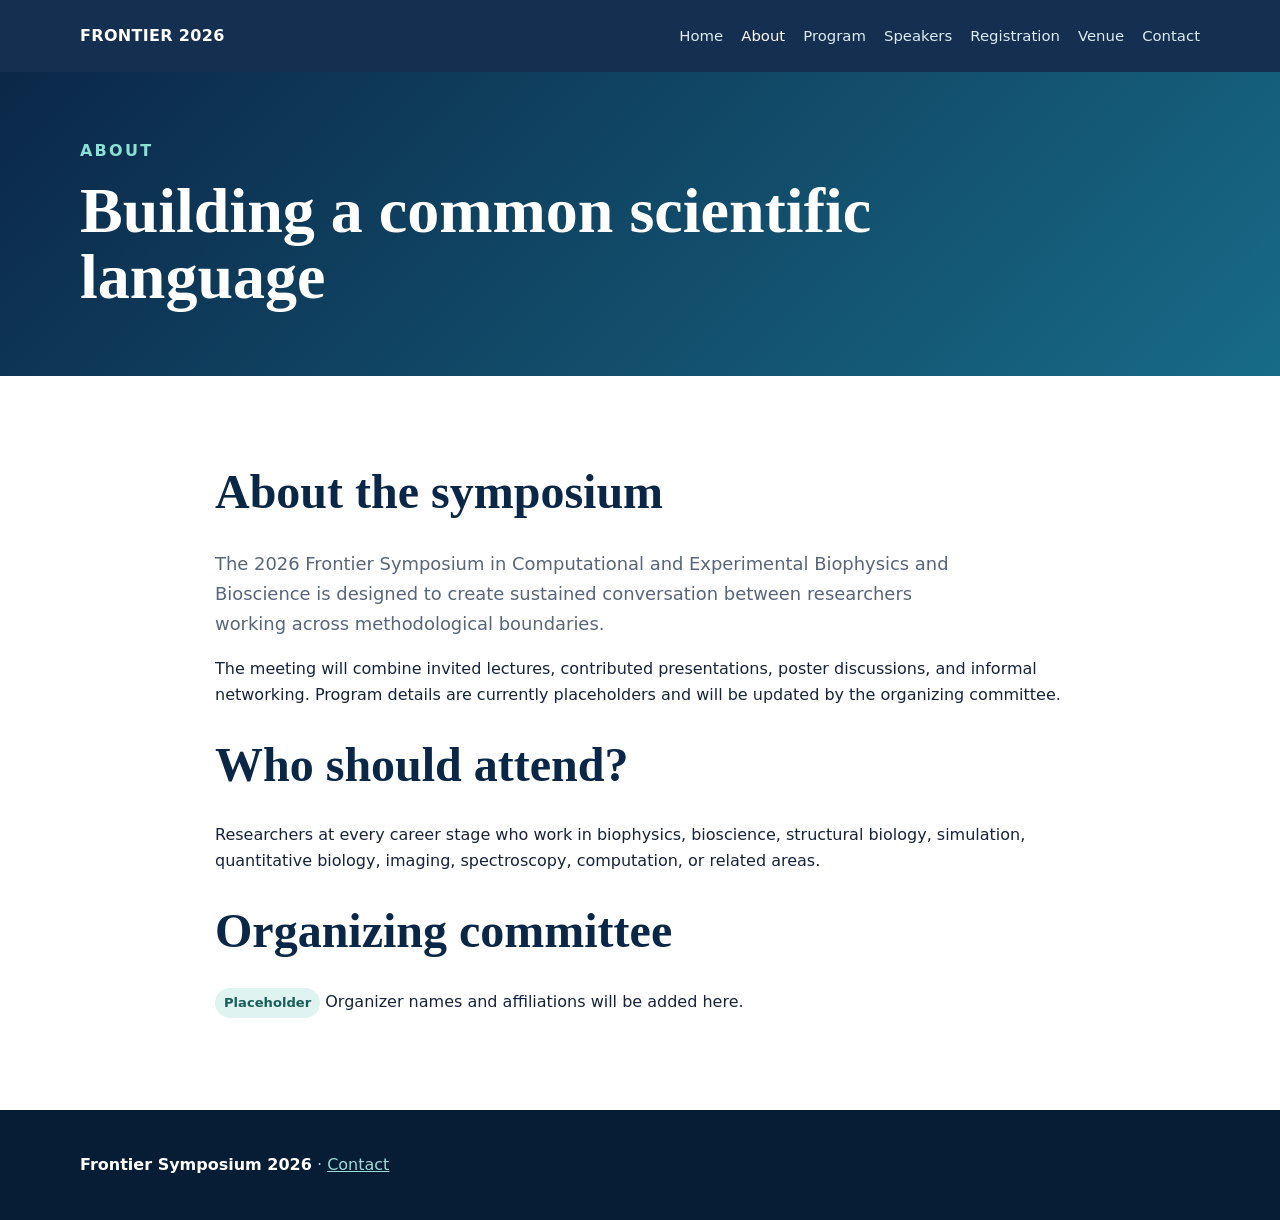
==== about.html @ 1cf451b7 "Build initial symposium website" ====
<!doctype html><html lang="en"><head><meta charset="utf-8"><meta name="viewport" content="width=device-width,initial-scale=1"><title>About | Frontier Symposium 2026</title><link rel="stylesheet" href="style.css"></head><body><header class="site-header"><div class="wrap nav"><a class="brand" href="index.html">FRONTIER 2026</a><nav class="nav-links"><a href="index.html">Home</a><a aria-current="page" href="about.html">About</a><a href="program.html">Program</a><a href="speakers.html">Speakers</a><a href="registration.html">Registration</a><a href="venue.html">Venue</a><a href="contact.html">Contact</a></nav></div></header><main><section class="page-hero"><div class="wrap"><p class="eyebrow">About</p><h1>Building a common scientific language</h1></div></section><section class="section"><div class="wrap content"><h2>About the symposium</h2><p class="lead">The 2026 Frontier Symposium in Computational and Experimental Biophysics and Bioscience is designed to create sustained conversation between researchers working across methodological boundaries.</p><p>The meeting will combine invited lectures, contributed presentations, poster discussions, and informal networking. Program details are currently placeholders and will be updated by the organizing committee.</p><h2>Who should attend?</h2><p>Researchers at every career stage who work in biophysics, bioscience, structural biology, simulation, quantitative biology, imaging, spectroscopy, computation, or related areas.</p><h2>Organizing committee</h2><p><span class="tag">Placeholder</span> Organizer names and affiliations will be added here.</p></div></section></main><footer class="site-footer"><div class="wrap"><strong>Frontier Symposium 2026</strong> · <a href="contact.html">Contact</a></div></footer></body></html>
---- style.css ----
:root{--ink:#17233c;--muted:#58657a;--navy:#0b2748;--blue:#176b87;--teal:#2aa198;--cream:#f7f4ec;--white:#fff;--line:#dce3e8;--shadow:0 18px 50px rgba(11,39,72,.12)}*{box-sizing:border-box}html{scroll-behavior:smooth}body{margin:0;color:var(--ink);background:var(--white);font-family:Inter,ui-sans-serif,system-ui,-apple-system,BlinkMacSystemFont,"Segoe UI",sans-serif;line-height:1.65}a{color:var(--blue)}img{max-width:100%}.wrap{width:min(1120px,calc(100% - 40px));margin:0 auto}.site-header{position:sticky;top:0;z-index:20;color:var(--white);background:rgba(11,39,72,.96);backdrop-filter:blur(12px)}.nav{min-height:72px;display:flex;align-items:center;justify-content:space-between;gap:24px}.brand{color:var(--white);font-weight:800;text-decoration:none;letter-spacing:.02em}.nav-links{display:flex;flex-wrap:wrap;gap:18px}.nav-links a{color:#dcecf2;text-decoration:none;font-size:.93rem}.nav-links a:hover,.nav-links a[aria-current=page]{color:var(--white)}.hero{color:var(--white);background:radial-gradient(circle at 82% 18%,rgba(42,161,152,.42),transparent 28%),linear-gradient(135deg,#071c35 0%,#0f4968 70%,#167c88 100%);padding:96px 0 88px}.eyebrow{margin:0 0 14px;color:#8de0d4;font-weight:800;letter-spacing:.14em;text-transform:uppercase}h1{max-width:940px;margin:0;font-family:Georgia,serif;font-size:clamp(2.4rem,6vw,5.1rem);line-height:1.03}.hero-copy{max-width:760px;margin:26px 0 34px;color:#e1edf1;font-size:1.18rem}.button{display:inline-block;padding:13px 21px;border-radius:999px;color:var(--navy);background:var(--white);font-weight:800;text-decoration:none}.button.alt{margin-left:10px;color:var(--white);background:transparent;border:1px solid rgba(255,255,255,.5)}.notice{padding:14px 0;color:#46370a;background:#fff1b8;text-align:center;font-weight:700}.section{padding:76px 0}.section.tint{background:var(--cream)}.section h2,.page-hero h1{font-family:Georgia,serif}.section h2{margin:0 0 18px;color:var(--navy);font-size:clamp(2rem,4vw,3rem)}.lead{max-width:760px;color:var(--muted);font-size:1.12rem}.grid{display:grid;grid-template-columns:repeat(3,1fr);gap:24px;margin-top:34px}.card{padding:26px;background:var(--white);border:1px solid var(--line);border-radius:16px;box-shadow:var(--shadow)}.card h3{margin-top:0;color:var(--navy)}.fact strong{display:block;color:var(--teal);font-size:.82rem;letter-spacing:.1em;text-transform:uppercase}.page-hero{padding:66px 0;color:var(--white);background:linear-gradient(135deg,var(--navy),var(--blue))}.page-hero h1{font-size:clamp(2.4rem,5vw,4.4rem)}.content{max-width:850px}.schedule{border-left:3px solid var(--teal);padding-left:24px}.schedule article{margin-bottom:30px}.schedule time{color:var(--blue);font-weight:800}.tag{display:inline-block;padding:4px 9px;border-radius:999px;background:#dff3f0;color:#185e59;font-size:.82rem;font-weight:700}.site-footer{padding:42px 0;color:#b9cad8;background:#071c35}.site-footer strong{color:var(--white)}.site-footer a{color:#9edbd6}@media(max-width:800px){.nav{align-items:flex-start;flex-direction:column;padding:16px 0}.grid{grid-template-columns:1fr}.hero{padding-top:62px}.button.alt{margin:10px 0 0}}
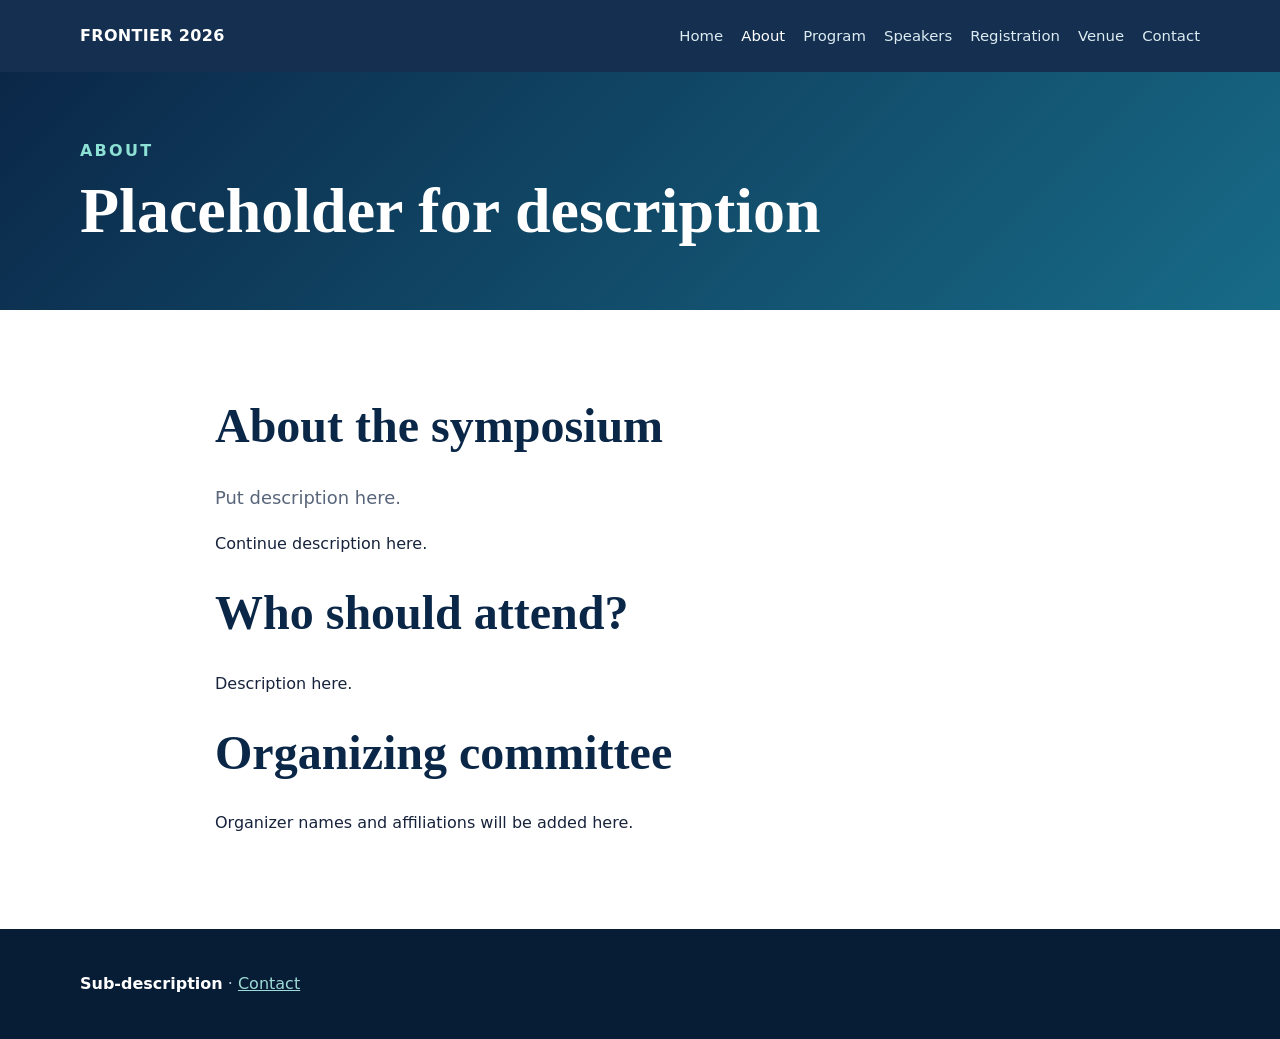
==== commit dd4ea475: "edited about" ====
--- a/about.html
+++ b/about.html
@@ -1 +1,59 @@
-<!doctype html><html lang="en"><head><meta charset="utf-8"><meta name="viewport" content="width=device-width,initial-scale=1"><title>About | Frontier Symposium 2026</title><link rel="stylesheet" href="style.css"></head><body><header class="site-header"><div class="wrap nav"><a class="brand" href="index.html">FRONTIER 2026</a><nav class="nav-links"><a href="index.html">Home</a><a aria-current="page" href="about.html">About</a><a href="program.html">Program</a><a href="speakers.html">Speakers</a><a href="registration.html">Registration</a><a href="venue.html">Venue</a><a href="contact.html">Contact</a></nav></div></header><main><section class="page-hero"><div class="wrap"><p class="eyebrow">About</p><h1>Building a common scientific language</h1></div></section><section class="section"><div class="wrap content"><h2>About the symposium</h2><p class="lead">The 2026 Frontier Symposium in Computational and Experimental Biophysics and Bioscience is designed to create sustained conversation between researchers working across methodological boundaries.</p><p>The meeting will combine invited lectures, contributed presentations, poster discussions, and informal networking. Program details are currently placeholders and will be updated by the organizing committee.</p><h2>Who should attend?</h2><p>Researchers at every career stage who work in biophysics, bioscience, structural biology, simulation, quantitative biology, imaging, spectroscopy, computation, or related areas.</p><h2>Organizing committee</h2><p><span class="tag">Placeholder</span> Organizer names and affiliations will be added here.</p></div></section></main><footer class="site-footer"><div class="wrap"><strong>Frontier Symposium 2026</strong> · <a href="contact.html">Contact</a></div></footer></body></html>+<!doctype html>
+<html lang="en">
+	<head>
+		<meta charset="utf-8">
+		<meta name="viewport" content="width=device-width,initial-scale=1">
+
+		<title>About | Frontier Symposium 2026</title>
+
+		<link rel="stylesheet" href="style.css">
+	</head>
+
+	<body>
+		<header class="site-header">
+			<div class="wrap nav">
+				<a class="brand" href="index.html">FRONTIER 2026</a>
+				<nav class="nav-links">
+					<a href="index.html">Home</a>
+					<a aria-current="page" href="about.html">About</a>
+					<a href="program.html">Program</a>
+					<a href="speakers.html">Speakers</a>
+					<a href="registration.html">Registration</a>
+					<a href="venue.html">Venue</a><a href="contact.html">Contact</a>
+				</nav>
+			</div>
+
+		</header>
+
+		<main>
+			<section class="page-hero">
+				<div class="wrap">
+					<p class="eyebrow">About</p>
+					<h1>Placeholder for description</h1>
+				</div>
+			</section>
+			<section class="section">
+				<div class="wrap content">
+
+					<h2>About the symposium</h2>
+					<p class="lead">Put description here.</p>
+					<p>Continue description here.</p>
+
+					<h2>Who should attend?</h2>
+					<p>Description here.</p>
+
+					<h2>Organizing committee</h2>
+					<p>Organizer names and affiliations will be added here.
+					</p>
+				</div>
+			</section>
+		</main>
+
+		<footer class="site-footer">
+			<div class="wrap">
+				<strong>Sub-description</strong> · 
+				<a href="contact.html">Contact</a>
+			</div>
+		</footer>
+	</body>
+</html>
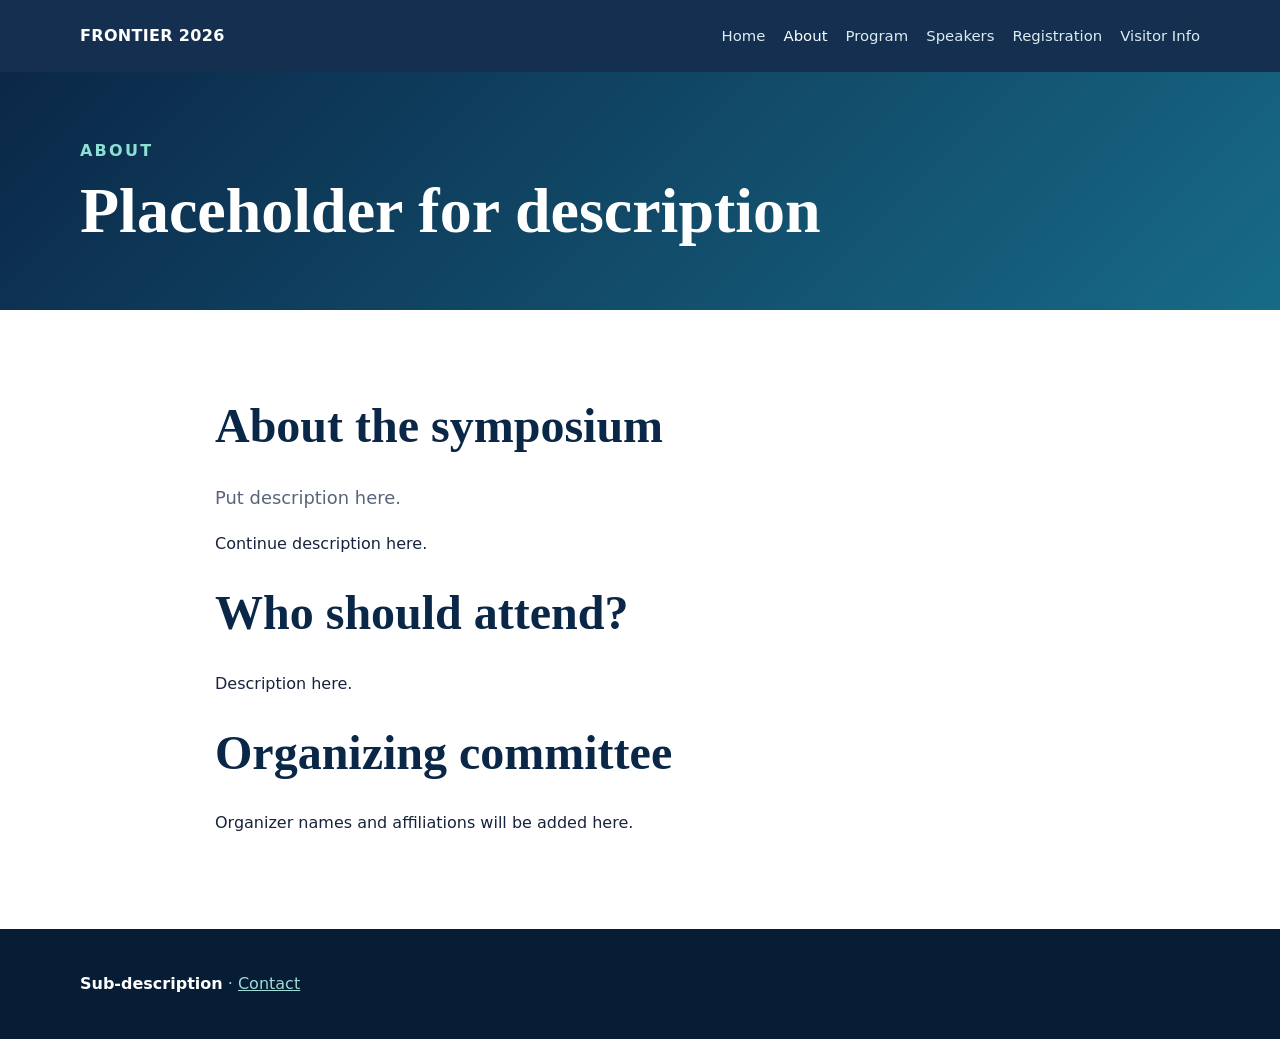
==== commit aec7a4dc: "Unify venue and contact information" ====
--- a/about.html
+++ b/about.html
@@ -19,7 +19,7 @@
 					<a href="program.html">Program</a>
 					<a href="speakers.html">Speakers</a>
 					<a href="registration.html">Registration</a>
-					<a href="venue.html">Venue</a><a href="contact.html">Contact</a>
+					<a href="visitor-info.html">Visitor Info</a>
 				</nav>
 			</div>
 
@@ -52,7 +52,7 @@
 		<footer class="site-footer">
 			<div class="wrap">
 				<strong>Sub-description</strong> · 
-				<a href="contact.html">Contact</a>
+				<a href="visitor-info.html#contact">Contact</a>
 			</div>
 		</footer>
 	</body>
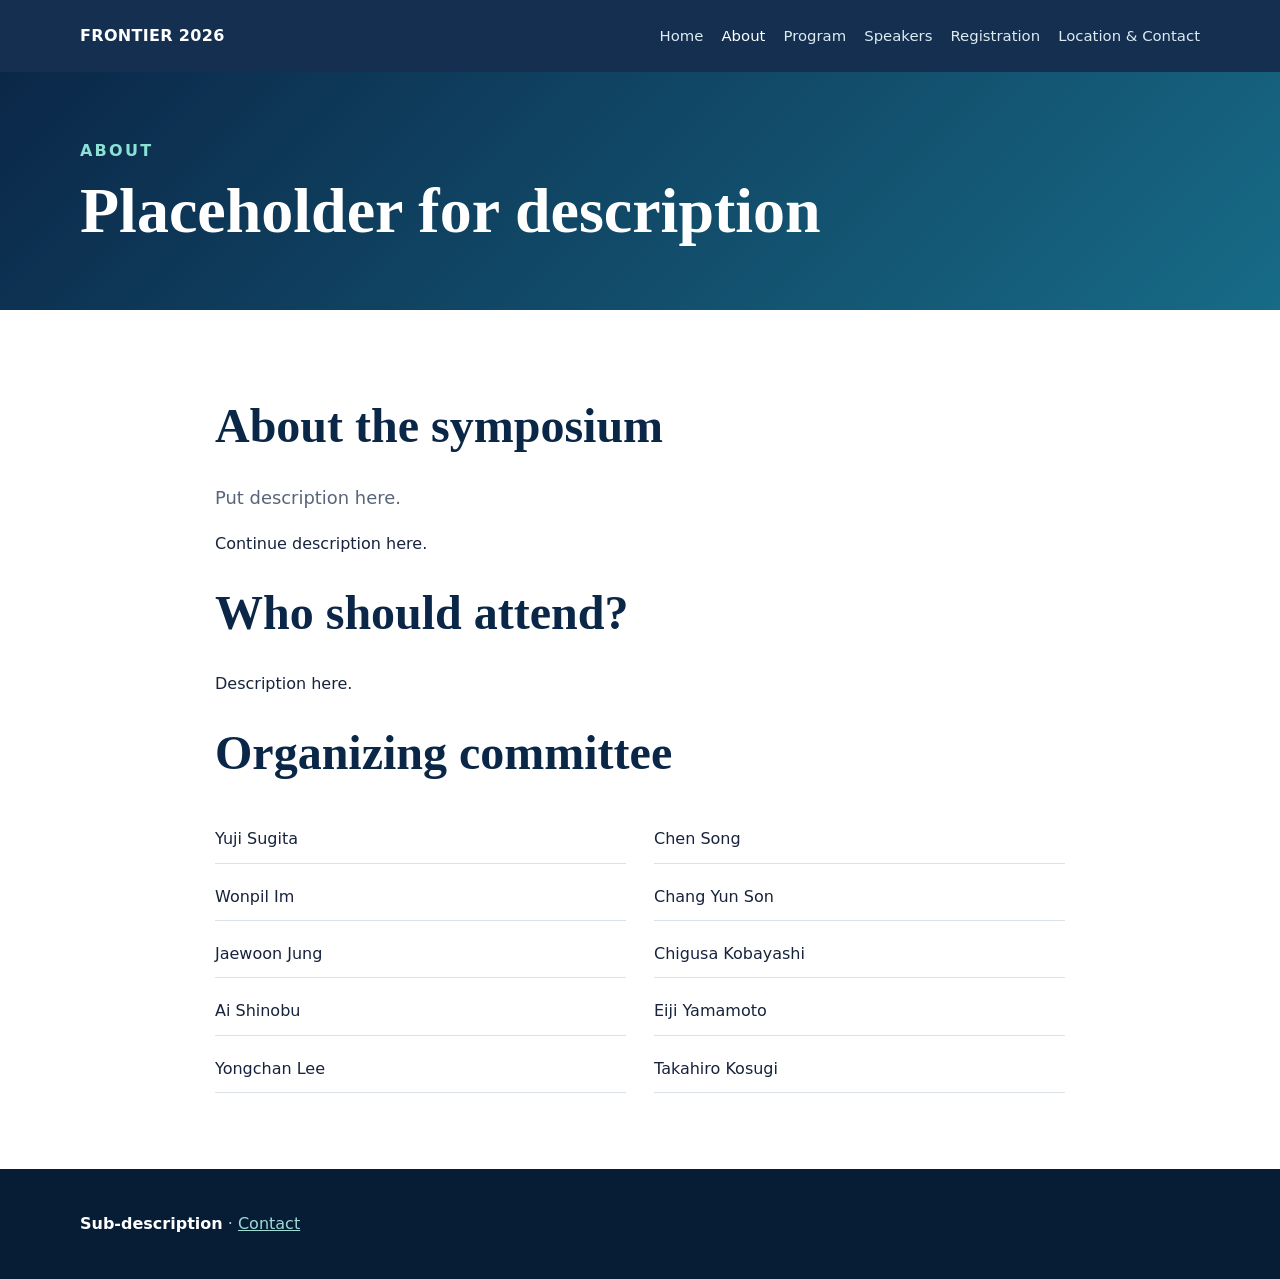
==== commit 7b88e355: "Add invited speakers and committee details" ====
--- a/about.html
+++ b/about.html
@@ -19,7 +19,7 @@
 					<a href="program.html">Program</a>
 					<a href="speakers.html">Speakers</a>
 					<a href="registration.html">Registration</a>
-					<a href="visitor-info.html">Visitor Info</a>
+					<a href="location-contact.html">Location &amp; Contact</a>
 				</nav>
 			</div>
 
@@ -43,8 +43,10 @@
 					<p>Description here.</p>
 
 					<h2>Organizing committee</h2>
-					<p>Organizer names and affiliations will be added here.
-					</p>
+					<div class="directory committee-directory">
+						<p>Yuji Sugita</p><p>Chen Song</p><p>Wonpil Im</p><p>Chang Yun Son</p><p>Jaewoon Jung</p>
+						<p>Chigusa Kobayashi</p><p>Ai Shinobu</p><p>Eiji Yamamoto</p><p>Yongchan Lee</p><p>Takahiro Kosugi</p>
+					</div>
 				</div>
 			</section>
 		</main>
@@ -52,7 +54,7 @@
 		<footer class="site-footer">
 			<div class="wrap">
 				<strong>Sub-description</strong> · 
-				<a href="visitor-info.html#contact">Contact</a>
+				<a href="location-contact.html#contact">Contact</a>
 			</div>
 		</footer>
 	</body>
--- a/style.css
+++ b/style.css
@@ -1 +1,51 @@
-:root{--ink:#17233c;--muted:#58657a;--navy:#0b2748;--blue:#176b87;--teal:#2aa198;--cream:#f7f4ec;--white:#fff;--line:#dce3e8;--shadow:0 18px 50px rgba(11,39,72,.12)}*{box-sizing:border-box}html{scroll-behavior:smooth}body{margin:0;color:var(--ink);background:var(--white);font-family:Inter,ui-sans-serif,system-ui,-apple-system,BlinkMacSystemFont,"Segoe UI",sans-serif;line-height:1.65}a{color:var(--blue)}img{max-width:100%}.wrap{width:min(1120px,calc(100% - 40px));margin:0 auto}.site-header{position:sticky;top:0;z-index:20;color:var(--white);background:rgba(11,39,72,.96);backdrop-filter:blur(12px)}.nav{min-height:72px;display:flex;align-items:center;justify-content:space-between;gap:24px}.brand{color:var(--white);font-weight:800;text-decoration:none;letter-spacing:.02em}.nav-links{display:flex;flex-wrap:wrap;gap:18px}.nav-links a{color:#dcecf2;text-decoration:none;font-size:.93rem}.nav-links a:hover,.nav-links a[aria-current=page]{color:var(--white)}.hero{color:var(--white);background:radial-gradient(circle at 82% 18%,rgba(42,161,152,.42),transparent 28%),linear-gradient(135deg,#071c35 0%,#0f4968 70%,#167c88 100%);padding:96px 0 88px}.eyebrow{margin:0 0 14px;color:#8de0d4;font-weight:800;letter-spacing:.14em;text-transform:uppercase}h1{max-width:940px;margin:0;font-family:Georgia,serif;font-size:clamp(2.4rem,6vw,5.1rem);line-height:1.03}.hero-copy{max-width:760px;margin:26px 0 34px;color:#e1edf1;font-size:1.18rem}.button{display:inline-block;padding:13px 21px;border-radius:999px;color:var(--navy);background:var(--white);font-weight:800;text-decoration:none}.button.alt{margin-left:10px;color:var(--white);background:transparent;border:1px solid rgba(255,255,255,.5)}.notice{padding:14px 0;color:#46370a;background:#fff1b8;text-align:center;font-weight:700}.section{padding:76px 0}.section.tint{background:var(--cream)}.section h2,.page-hero h1{font-family:Georgia,serif}.section h2{margin:0 0 18px;color:var(--navy);font-size:clamp(2rem,4vw,3rem)}.lead{max-width:760px;color:var(--muted);font-size:1.12rem}.grid{display:grid;grid-template-columns:repeat(3,1fr);gap:24px;margin-top:34px}.card{padding:26px;background:var(--white);border:1px solid var(--line);border-radius:16px;box-shadow:var(--shadow)}.card h3{margin-top:0;color:var(--navy)}.fact strong{display:block;color:var(--teal);font-size:.82rem;letter-spacing:.1em;text-transform:uppercase}.page-hero{padding:66px 0;color:var(--white);background:linear-gradient(135deg,var(--navy),var(--blue))}.page-hero h1{font-size:clamp(2.4rem,5vw,4.4rem)}.content{max-width:850px}.schedule{border-left:3px solid var(--teal);padding-left:24px}.schedule article{margin-bottom:30px}.schedule time{color:var(--blue);font-weight:800}.tag{display:inline-block;padding:4px 9px;border-radius:999px;background:#dff3f0;color:#185e59;font-size:.82rem;font-weight:700}.site-footer{padding:42px 0;color:#b9cad8;background:#071c35}.site-footer strong{color:var(--white)}.site-footer a{color:#9edbd6}@media(max-width:800px){.nav{align-items:flex-start;flex-direction:column;padding:16px 0}.grid{grid-template-columns:1fr}.hero{padding-top:62px}.button.alt{margin:10px 0 0}}+:root{--ink:#17233c;--muted:#58657a;--navy:#0b2748;--blue:#176b87;--teal:#2aa198;--cream:#f7f4ec;--white:#fff;--line:#dce3e8;--shadow:0 18px 50px rgba(11,39,72,.12)}
+*{box-sizing:border-box}
+html{scroll-behavior:smooth}
+body{margin:0;color:var(--ink);background:var(--white);font-family:Inter,ui-sans-serif,system-ui,-apple-system,BlinkMacSystemFont,"Segoe UI",sans-serif;line-height:1.65}
+a{color:var(--blue)}
+img{max-width:100%}
+.wrap{width:min(1120px,calc(100% - 40px));margin:0 auto}
+.site-header{position:sticky;top:0;z-index:20;color:var(--white);background:rgba(11,39,72,.96);backdrop-filter:blur(12px)}
+.nav{min-height:72px;display:flex;align-items:center;justify-content:space-between;gap:24px}
+.brand{color:var(--white);font-weight:800;text-decoration:none;letter-spacing:.02em}
+.nav-links{display:flex;flex-wrap:wrap;gap:18px}
+.nav-links a{color:#dcecf2;text-decoration:none;font-size:.93rem}
+.nav-links a:hover,.nav-links a[aria-current=page]{color:var(--white)}
+.hero{color:var(--white);background:radial-gradient(circle at 82% 18%,rgba(42,161,152,.42),transparent 28%),linear-gradient(135deg,#071c35 0%,#0f4968 70%,#167c88 100%);padding:96px 0 88px}
+.eyebrow{margin:0 0 14px;color:#8de0d4;font-weight:800;letter-spacing:.14em;text-transform:uppercase}
+h1{max-width:940px;margin:0;font-family:Georgia,serif;font-size:clamp(2.4rem,6vw,5.1rem);line-height:1.03}
+.hero-copy{max-width:760px;margin:26px 0 34px;color:#e1edf1;font-size:1.18rem}
+.button{display:inline-block;padding:13px 21px;border-radius:999px;color:var(--navy);background:var(--white);font-weight:800;text-decoration:none}
+.button.alt{margin-left:10px;color:var(--white);background:transparent;border:1px solid rgba(255,255,255,.5)}
+.notice{padding:14px 0;color:#46370a;background:#fff1b8;text-align:center;font-weight:700}
+.section{padding:76px 0}
+.section.tint{background:var(--cream)}
+.section h2,.page-hero h1{font-family:Georgia,serif}
+.section h2{margin:0 0 18px;color:var(--navy);font-size:clamp(2rem,4vw,3rem)}
+.lead{max-width:760px;color:var(--muted);font-size:1.12rem}
+.grid{display:grid;grid-template-columns:repeat(3,1fr);gap:24px;margin-top:34px}
+.card{padding:26px;background:var(--white);border:1px solid var(--line);border-radius:16px;box-shadow:var(--shadow)}
+.card h3{margin-top:0;color:var(--navy)}
+.fact strong{display:block;color:var(--teal);font-size:.82rem;letter-spacing:.1em;text-transform:uppercase}
+.page-hero{padding:66px 0;color:var(--white);background:linear-gradient(135deg,var(--navy),var(--blue))}
+.page-hero h1{font-size:clamp(2.4rem,5vw,4.4rem)}
+.content{max-width:850px}
+.schedule{border-left:3px solid var(--teal);padding-left:24px}
+.schedule article{margin-bottom:30px}
+.schedule time{color:var(--blue);font-weight:800}
+.tag{display:inline-block;padding:4px 9px;border-radius:999px;background:#dff3f0;color:#185e59;font-size:.82rem;font-weight:700}
+.speaker-section{margin-top:60px}
+.speaker-section h2{font-size:clamp(1.7rem,3vw,2.35rem)}
+.speaker-grid{margin-top:24px}
+.speaker-grid .card{display:flex;flex-direction:column;min-height:170px}
+.speaker-grid .card h3{margin:16px 0 6px}
+.speaker-grid .card p{margin:auto 0 0;color:var(--muted)}
+.directory{display:grid;grid-template-columns:repeat(2,1fr);gap:10px 28px;margin-top:24px}
+.directory p{margin:0;padding:10px 0;border-bottom:1px solid var(--line)}
+.contact-directory{margin-top:30px}
+.contact-directory a{font-weight:700}
+.contact-directory span{display:block;color:var(--muted);font-size:.9rem}
+.site-footer{padding:42px 0;color:#b9cad8;background:#071c35}
+.site-footer strong{color:var(--white)}
+.site-footer a{color:#9edbd6}
+@media(max-width:800px){.nav{align-items:flex-start;flex-direction:column;padding:16px 0}.grid,.directory{grid-template-columns:1fr}.hero{padding-top:62px}.button.alt{margin:10px 0 0}}
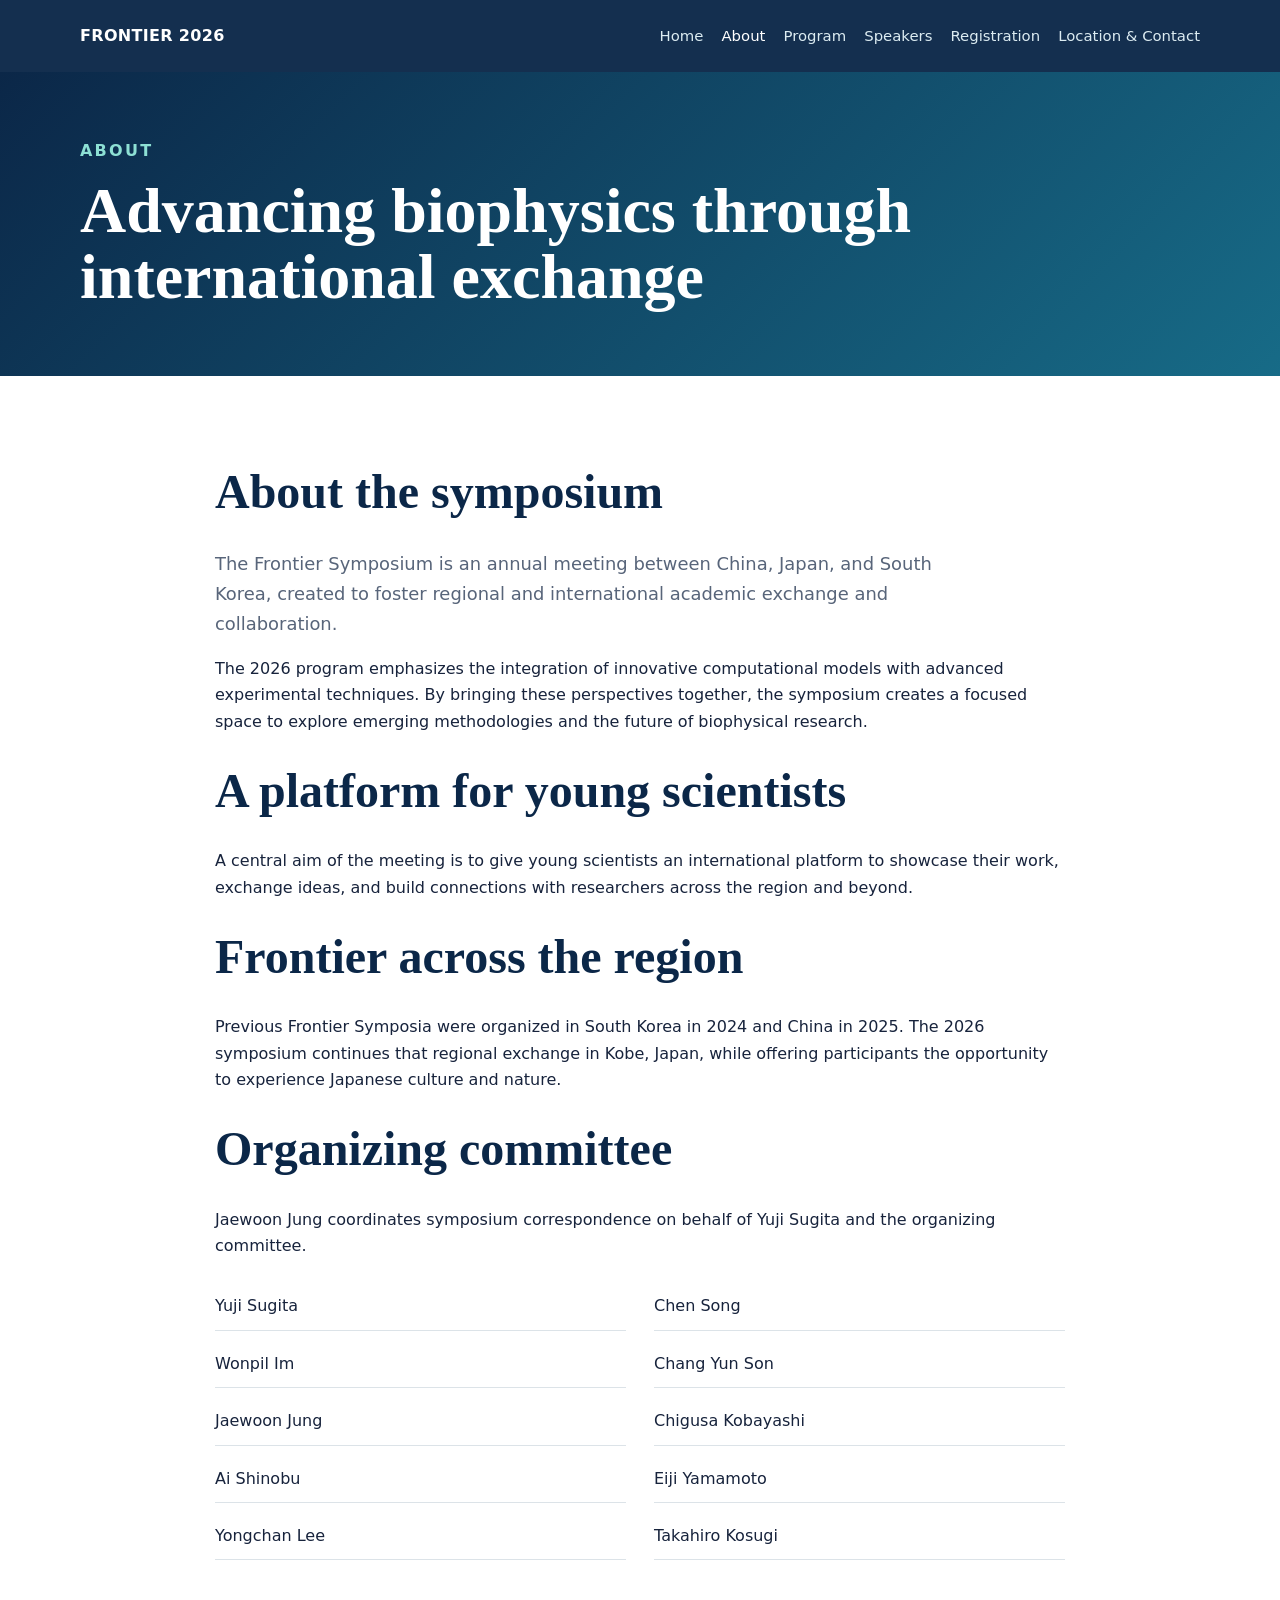
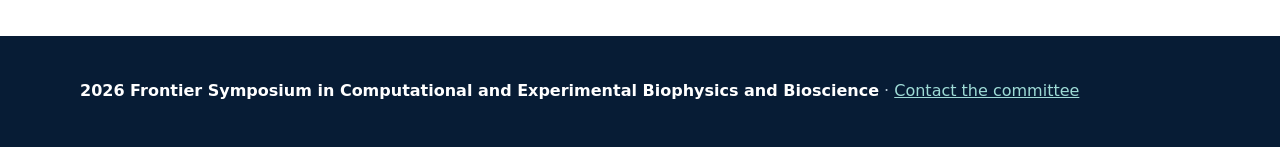
==== commit 6234ded5: "Add official symposium details" ====
--- a/about.html
+++ b/about.html
@@ -3,59 +3,29 @@
 	<head>
 		<meta charset="utf-8">
 		<meta name="viewport" content="width=device-width,initial-scale=1">
-
-		<title>About | Frontier Symposium 2026</title>
-
+		<meta name="description" content="About the 2026 Frontier Symposium in Computational and Experimental Biophysics and Bioscience.">
+		<title>About | 2026 Frontier Symposium in Computational and Experimental Biophysics and Bioscience</title>
 		<link rel="stylesheet" href="style.css">
 	</head>
-
 	<body>
-		<header class="site-header">
-			<div class="wrap nav">
-				<a class="brand" href="index.html">FRONTIER 2026</a>
-				<nav class="nav-links">
-					<a href="index.html">Home</a>
-					<a aria-current="page" href="about.html">About</a>
-					<a href="program.html">Program</a>
-					<a href="speakers.html">Speakers</a>
-					<a href="registration.html">Registration</a>
-					<a href="location-contact.html">Location &amp; Contact</a>
-				</nav>
-			</div>
-
-		</header>
-
+		<header class="site-header"><div class="wrap nav"><a class="brand" href="index.html">FRONTIER 2026</a><nav class="nav-links" aria-label="Main navigation"><a href="index.html">Home</a><a aria-current="page" href="about.html">About</a><a href="program.html">Program</a><a href="speakers.html">Speakers</a><a href="registration.html">Registration</a><a href="location-contact.html">Location &amp; Contact</a></nav></div></header>
 		<main>
-			<section class="page-hero">
-				<div class="wrap">
-					<p class="eyebrow">About</p>
-					<h1>Placeholder for description</h1>
-				</div>
-			</section>
+			<section class="page-hero"><div class="wrap"><p class="eyebrow">About</p><h1>Advancing biophysics through international exchange</h1></div></section>
 			<section class="section">
 				<div class="wrap content">
-
 					<h2>About the symposium</h2>
-					<p class="lead">Put description here.</p>
-					<p>Continue description here.</p>
-
-					<h2>Who should attend?</h2>
-					<p>Description here.</p>
-
+					<p class="lead">The Frontier Symposium is an annual meeting between China, Japan, and South Korea, created to foster regional and international academic exchange and collaboration.</p>
+					<p>The 2026 program emphasizes the integration of innovative computational models with advanced experimental techniques. By bringing these perspectives together, the symposium creates a focused space to explore emerging methodologies and the future of biophysical research.</p>
+					<h2>A platform for young scientists</h2>
+					<p>A central aim of the meeting is to give young scientists an international platform to showcase their work, exchange ideas, and build connections with researchers across the region and beyond.</p>
+					<h2>Frontier across the region</h2>
+					<p>Previous Frontier Symposia were organized in South Korea in 2024 and China in 2025. The 2026 symposium continues that regional exchange in Kobe, Japan, while offering participants the opportunity to experience Japanese culture and nature.</p>
 					<h2>Organizing committee</h2>
-					<div class="directory committee-directory">
-						<p>Yuji Sugita</p><p>Chen Song</p><p>Wonpil Im</p><p>Chang Yun Son</p><p>Jaewoon Jung</p>
-						<p>Chigusa Kobayashi</p><p>Ai Shinobu</p><p>Eiji Yamamoto</p><p>Yongchan Lee</p><p>Takahiro Kosugi</p>
-					</div>
+					<p>Jaewoon Jung coordinates symposium correspondence on behalf of Yuji Sugita and the organizing committee.</p>
+					<div class="directory committee-directory"><p>Yuji Sugita</p><p>Chen Song</p><p>Wonpil Im</p><p>Chang Yun Son</p><p>Jaewoon Jung</p><p>Chigusa Kobayashi</p><p>Ai Shinobu</p><p>Eiji Yamamoto</p><p>Yongchan Lee</p><p>Takahiro Kosugi</p></div>
 				</div>
 			</section>
 		</main>
-
-		<footer class="site-footer">
-			<div class="wrap">
-				<strong>Sub-description</strong> · 
-				<a href="location-contact.html#contact">Contact</a>
-			</div>
-		</footer>
+		<footer class="site-footer"><div class="wrap"><strong>2026 Frontier Symposium in Computational and Experimental Biophysics and Bioscience</strong> &middot; <a href="location-contact.html#contact">Contact the committee</a></div></footer>
 	</body>
 </html>
--- a/style.css
+++ b/style.css
@@ -45,6 +45,14 @@
 .contact-directory{margin-top:30px}
 .contact-directory a{font-weight:700}
 .contact-directory span{display:block;color:var(--muted);font-size:.9rem}
+.program-note{margin-top:54px;padding:28px;border-left:4px solid var(--teal);background:var(--cream)}
+.program-note h2{font-size:1.7rem}
+.program-note p{margin-bottom:0}
+.support-grid{align-items:stretch}
+.details-note{margin:30px 0 0;color:var(--muted)}
+.contact-lead{margin:26px 0 44px}
+.contact-lead p:last-child{margin-bottom:0}
+.directory-heading{color:var(--navy);font-size:1.35rem}
 .site-footer{padding:42px 0;color:#b9cad8;background:#071c35}
 .site-footer strong{color:var(--white)}
 .site-footer a{color:#9edbd6}
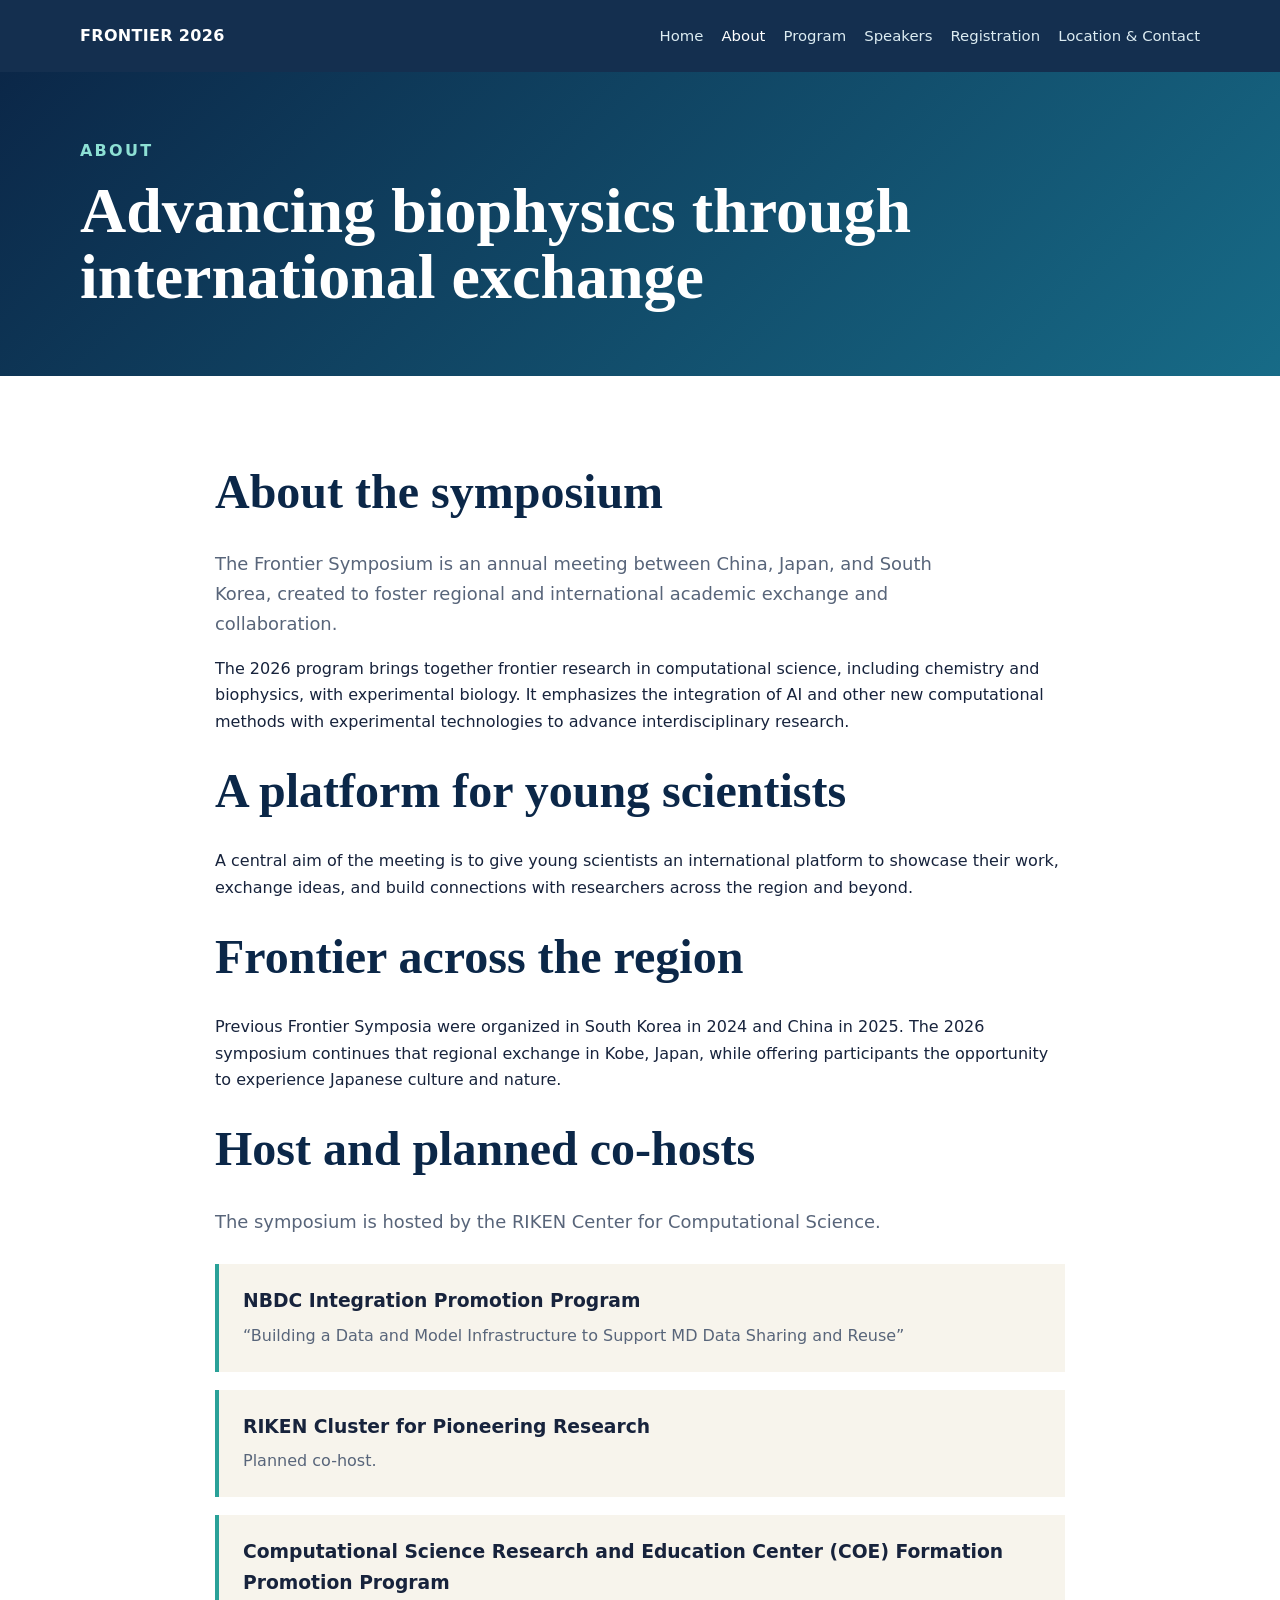
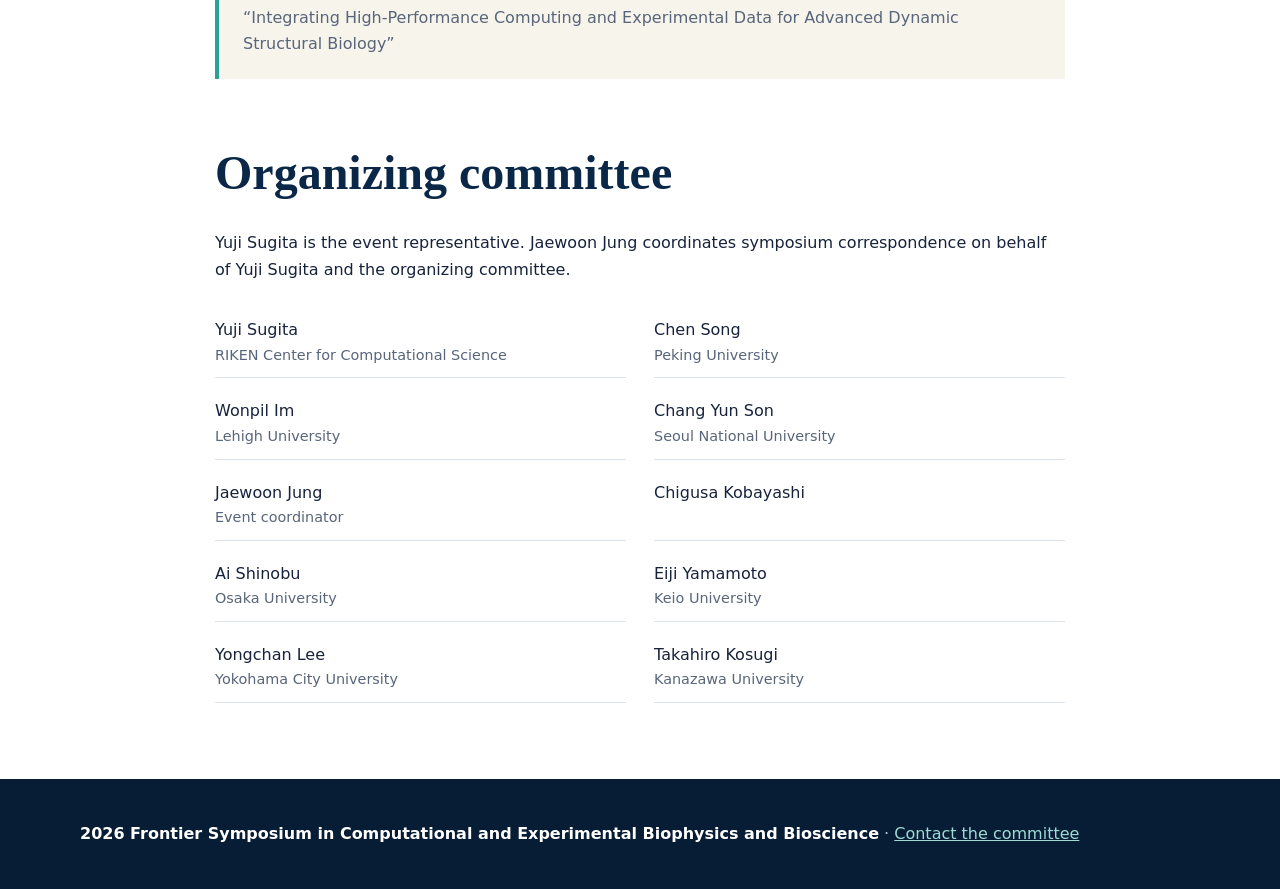
==== commit 755dd5ca: "Add event overview details" ====
--- a/about.html
+++ b/about.html
@@ -15,14 +15,27 @@
 				<div class="wrap content">
 					<h2>About the symposium</h2>
 					<p class="lead">The Frontier Symposium is an annual meeting between China, Japan, and South Korea, created to foster regional and international academic exchange and collaboration.</p>
-					<p>The 2026 program emphasizes the integration of innovative computational models with advanced experimental techniques. By bringing these perspectives together, the symposium creates a focused space to explore emerging methodologies and the future of biophysical research.</p>
+					<p>The 2026 program brings together frontier research in computational science, including chemistry and biophysics, with experimental biology. It emphasizes the integration of AI and other new computational methods with experimental technologies to advance interdisciplinary research.</p>
 					<h2>A platform for young scientists</h2>
 					<p>A central aim of the meeting is to give young scientists an international platform to showcase their work, exchange ideas, and build connections with researchers across the region and beyond.</p>
 					<h2>Frontier across the region</h2>
 					<p>Previous Frontier Symposia were organized in South Korea in 2024 and China in 2025. The 2026 symposium continues that regional exchange in Kobe, Japan, while offering participants the opportunity to experience Japanese culture and nature.</p>
+					<h2>Host and planned co-hosts</h2>
+					<p class="lead">The symposium is hosted by the RIKEN Center for Computational Science.</p>
+					<div class="partner-list">
+						<article><h3>NBDC Integration Promotion Program</h3><p>“Building a Data and Model Infrastructure to Support MD Data Sharing and Reuse”</p></article>
+						<article><h3>RIKEN Cluster for Pioneering Research</h3><p>Planned co-host.</p></article>
+						<article><h3>Computational Science Research and Education Center (COE) Formation Promotion Program</h3><p>“Integrating High-Performance Computing and Experimental Data for Advanced Dynamic Structural Biology”</p></article>
+					</div>
 					<h2>Organizing committee</h2>
-					<p>Jaewoon Jung coordinates symposium correspondence on behalf of Yuji Sugita and the organizing committee.</p>
-					<div class="directory committee-directory"><p>Yuji Sugita</p><p>Chen Song</p><p>Wonpil Im</p><p>Chang Yun Son</p><p>Jaewoon Jung</p><p>Chigusa Kobayashi</p><p>Ai Shinobu</p><p>Eiji Yamamoto</p><p>Yongchan Lee</p><p>Takahiro Kosugi</p></div>
+					<p>Yuji Sugita is the event representative. Jaewoon Jung coordinates symposium correspondence on behalf of Yuji Sugita and the organizing committee.</p>
+					<div class="directory committee-directory">
+						<p>Yuji Sugita<span>RIKEN Center for Computational Science</span></p><p>Chen Song<span>Peking University</span></p>
+						<p>Wonpil Im<span>Lehigh University</span></p><p>Chang Yun Son<span>Seoul National University</span></p>
+						<p>Jaewoon Jung<span>Event coordinator</span></p><p>Chigusa Kobayashi</p>
+						<p>Ai Shinobu<span>Osaka University</span></p><p>Eiji Yamamoto<span>Keio University</span></p>
+						<p>Yongchan Lee<span>Yokohama City University</span></p><p>Takahiro Kosugi<span>Kanazawa University</span></p>
+					</div>
 				</div>
 			</section>
 		</main>
--- a/style.css
+++ b/style.css
@@ -34,6 +34,7 @@
 .schedule article{margin-bottom:30px}
 .schedule time{color:var(--blue);font-weight:800}
 .tag{display:inline-block;padding:4px 9px;border-radius:999px;background:#dff3f0;color:#185e59;font-size:.82rem;font-weight:700}
+.tag.planned{background:#e8edf7;color:#334b73}
 .speaker-section{margin-top:60px}
 .speaker-section h2{font-size:clamp(1.7rem,3vw,2.35rem)}
 .speaker-grid{margin-top:24px}
@@ -42,6 +43,7 @@
 .speaker-grid .card p{margin:auto 0 0;color:var(--muted)}
 .directory{display:grid;grid-template-columns:repeat(2,1fr);gap:10px 28px;margin-top:24px}
 .directory p{margin:0;padding:10px 0;border-bottom:1px solid var(--line)}
+.committee-directory span{display:block;color:var(--muted);font-size:.9rem}
 .contact-directory{margin-top:30px}
 .contact-directory a{font-weight:700}
 .contact-directory span{display:block;color:var(--muted);font-size:.9rem}
@@ -53,6 +55,8 @@
 .contact-lead{margin:26px 0 44px}
 .contact-lead p:last-child{margin-bottom:0}
 .directory-heading{color:var(--navy);font-size:1.35rem}
+.partner-list{display:grid;gap:18px;margin:28px 0 54px}.partner-list article{padding:22px 24px;border-left:4px solid var(--teal);background:var(--cream)}.partner-list h3,.partner-list p{margin:0}.partner-list p{margin-top:6px;color:var(--muted)}
+.registration-status{margin:24px 0 54px}
 .site-footer{padding:42px 0;color:#b9cad8;background:#071c35}
 .site-footer strong{color:var(--white)}
 .site-footer a{color:#9edbd6}
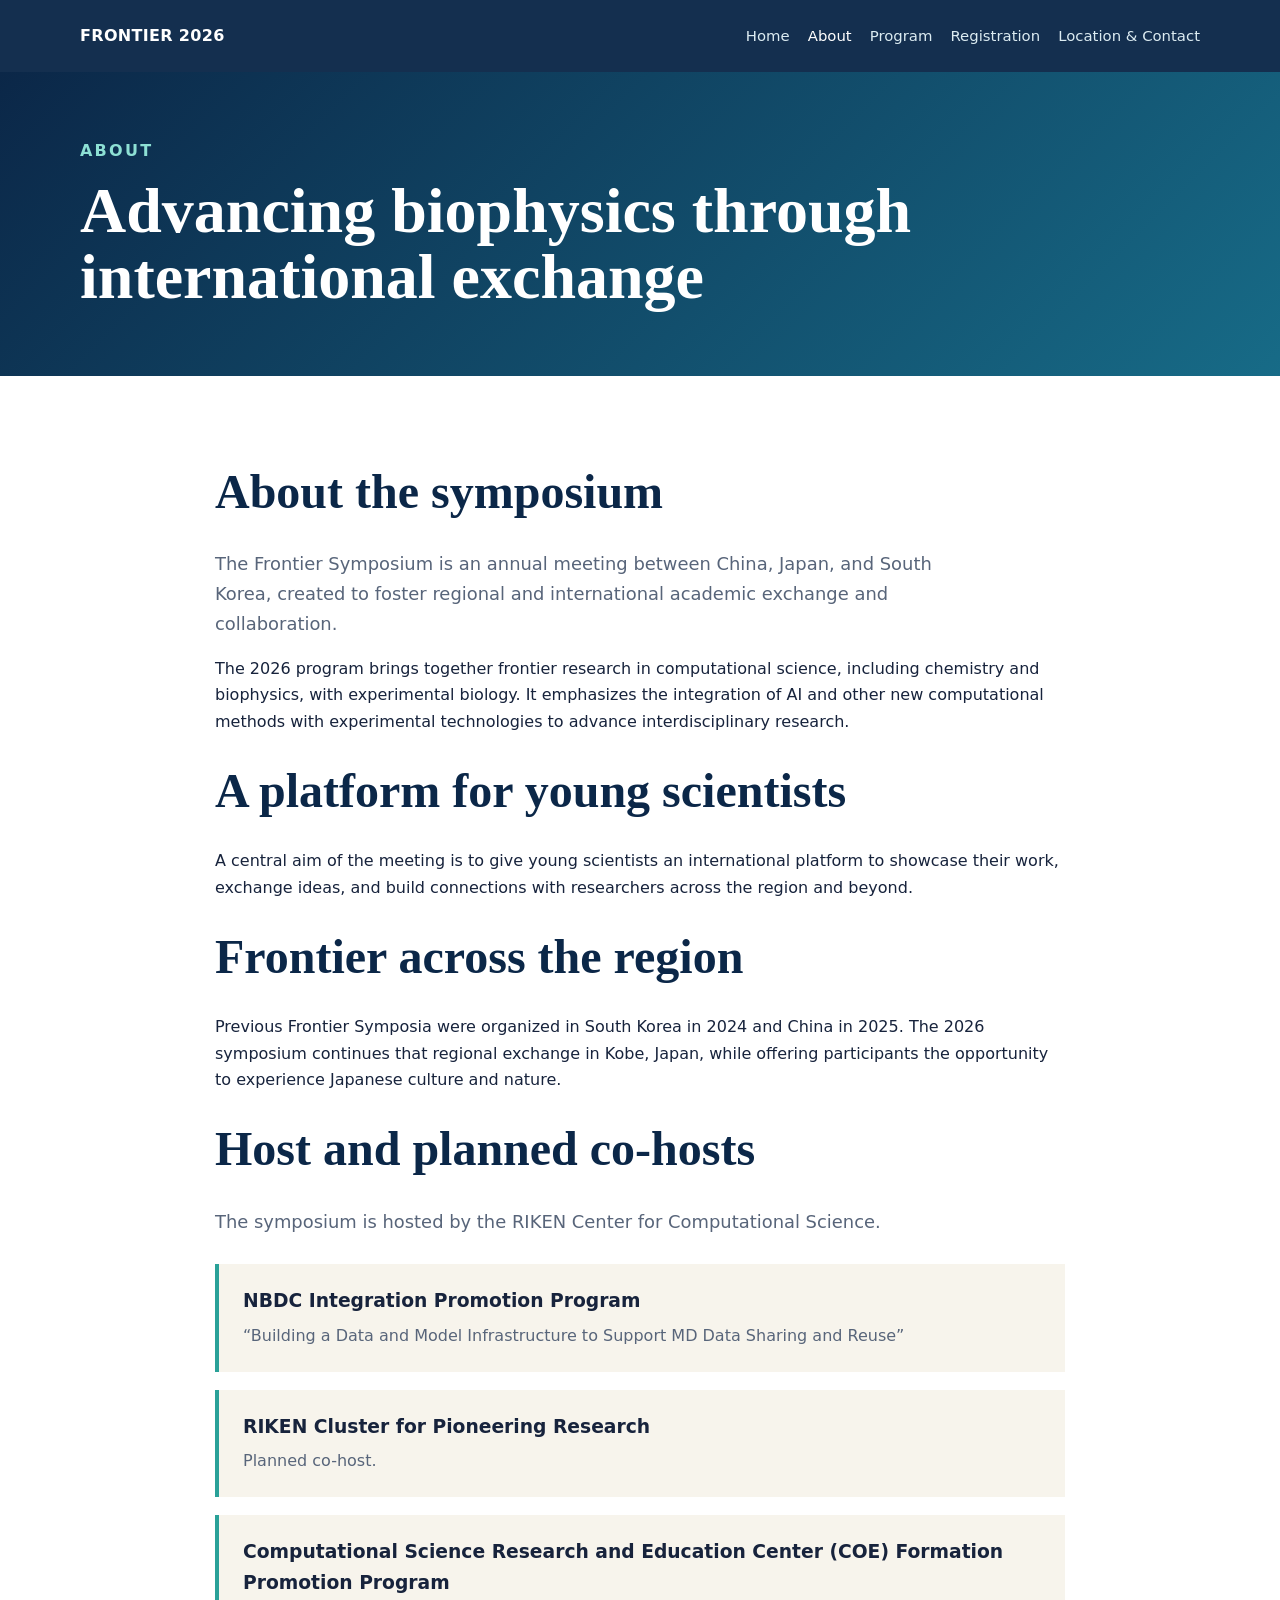
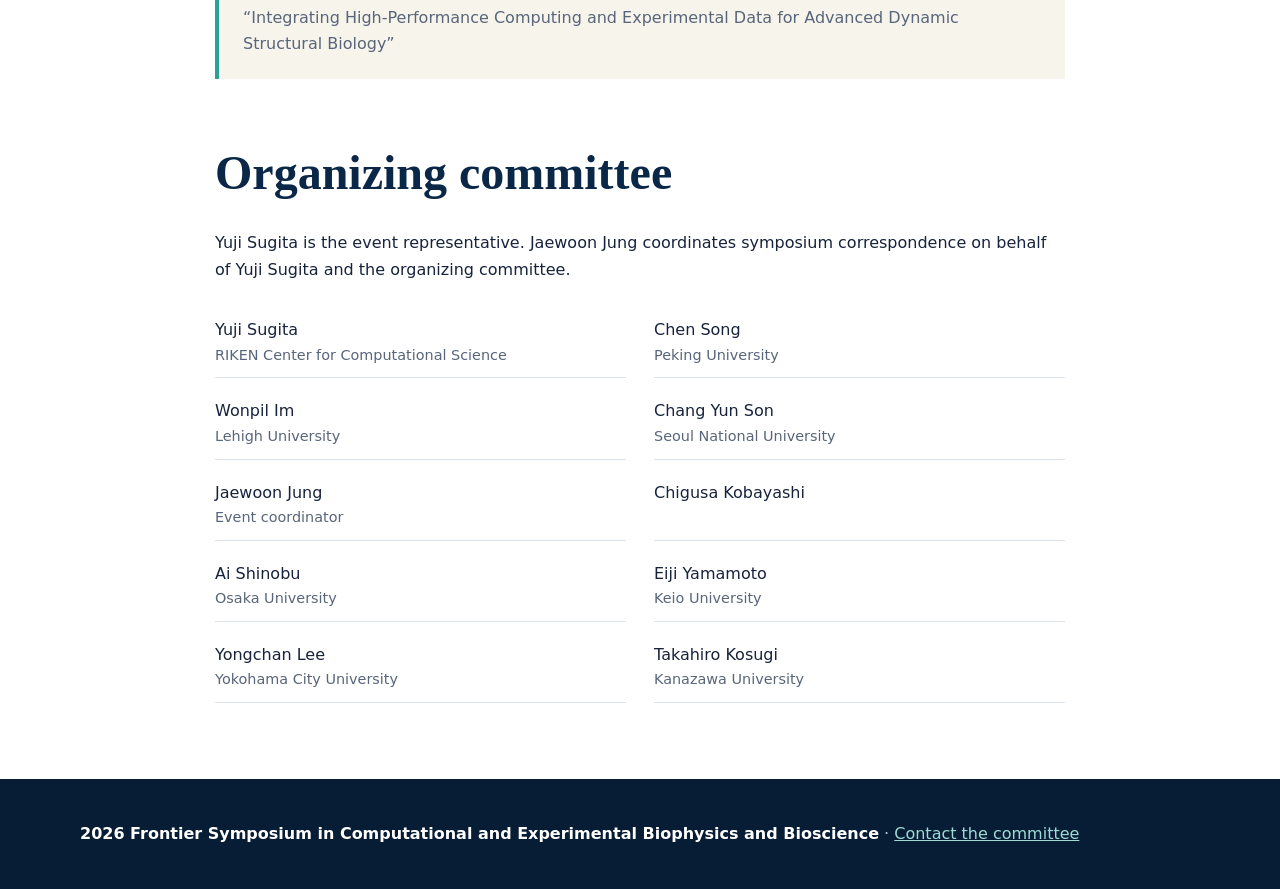
==== commit d8466ff0: "Move speaker information into program" ====
--- a/about.html
+++ b/about.html
@@ -8,7 +8,7 @@
 		<link rel="stylesheet" href="style.css">
 	</head>
 	<body>
-		<header class="site-header"><div class="wrap nav"><a class="brand" href="index.html">FRONTIER 2026</a><nav class="nav-links" aria-label="Main navigation"><a href="index.html">Home</a><a aria-current="page" href="about.html">About</a><a href="program.html">Program</a><a href="speakers.html">Speakers</a><a href="registration.html">Registration</a><a href="location-contact.html">Location &amp; Contact</a></nav></div></header>
+		<header class="site-header"><div class="wrap nav"><a class="brand" href="index.html">FRONTIER 2026</a><nav class="nav-links" aria-label="Main navigation"><a href="index.html">Home</a><a aria-current="page" href="about.html">About</a><a href="program.html">Program</a><a href="registration.html">Registration</a><a href="location-contact.html">Location &amp; Contact</a></nav></div></header>
 		<main>
 			<section class="page-hero"><div class="wrap"><p class="eyebrow">About</p><h1>Advancing biophysics through international exchange</h1></div></section>
 			<section class="section">
--- a/style.css
+++ b/style.css
@@ -33,14 +33,6 @@
 .schedule{border-left:3px solid var(--teal);padding-left:24px}
 .schedule article{margin-bottom:30px}
 .schedule time{color:var(--blue);font-weight:800}
-.tag{display:inline-block;padding:4px 9px;border-radius:999px;background:#dff3f0;color:#185e59;font-size:.82rem;font-weight:700}
-.tag.planned{background:#e8edf7;color:#334b73}
-.speaker-section{margin-top:60px}
-.speaker-section h2{font-size:clamp(1.7rem,3vw,2.35rem)}
-.speaker-grid{margin-top:24px}
-.speaker-grid .card{display:flex;flex-direction:column;min-height:170px}
-.speaker-grid .card h3{margin:16px 0 6px}
-.speaker-grid .card p{margin:auto 0 0;color:var(--muted)}
 .directory{display:grid;grid-template-columns:repeat(2,1fr);gap:10px 28px;margin-top:24px}
 .directory p{margin:0;padding:10px 0;border-bottom:1px solid var(--line)}
 .committee-directory span{display:block;color:var(--muted);font-size:.9rem}
@@ -57,7 +49,15 @@
 .directory-heading{color:var(--navy);font-size:1.35rem}
 .partner-list{display:grid;gap:18px;margin:28px 0 54px}.partner-list article{padding:22px 24px;border-left:4px solid var(--teal);background:var(--cream)}.partner-list h3,.partner-list p{margin:0}.partner-list p{margin-top:6px;color:var(--muted)}
 .registration-status{margin:24px 0 54px}
+.program-overview{display:grid;grid-template-columns:repeat(2,1fr);gap:28px;margin-top:42px;align-items:start}
+.day-schedule{overflow:hidden;border:1px solid var(--line);border-radius:18px;background:var(--white);box-shadow:var(--shadow)}
+.day-schedule:last-child{grid-column:1/-1}
+.day-schedule header{padding:28px;background:var(--navy);color:var(--white)}
+.day-schedule header .eyebrow{margin-bottom:8px}.day-schedule header h2{margin:0;color:var(--white);font-size:2rem}.day-schedule header p:last-child{margin:8px 0 0;color:#dcecf2}
+.timeline{list-style:none;margin:0;padding:8px 28px 22px}
+.timeline li{display:grid;grid-template-columns:130px 1fr;gap:18px;padding:13px 0;border-bottom:1px solid var(--line)}
+.timeline li:last-child{border-bottom:0}.timeline time{color:var(--blue);font-weight:800}.timeline .break span{color:var(--muted)}.timeline .special span{font-weight:700}
 .site-footer{padding:42px 0;color:#b9cad8;background:#071c35}
 .site-footer strong{color:var(--white)}
 .site-footer a{color:#9edbd6}
-@media(max-width:800px){.nav{align-items:flex-start;flex-direction:column;padding:16px 0}.grid,.directory{grid-template-columns:1fr}.hero{padding-top:62px}.button.alt{margin:10px 0 0}}
+@media(max-width:800px){.nav{align-items:flex-start;flex-direction:column;padding:16px 0}.grid,.directory,.program-overview{grid-template-columns:1fr}.day-schedule:last-child{grid-column:auto}.timeline li{grid-template-columns:1fr;gap:2px}.hero{padding-top:62px}.button.alt{margin:10px 0 0}}
